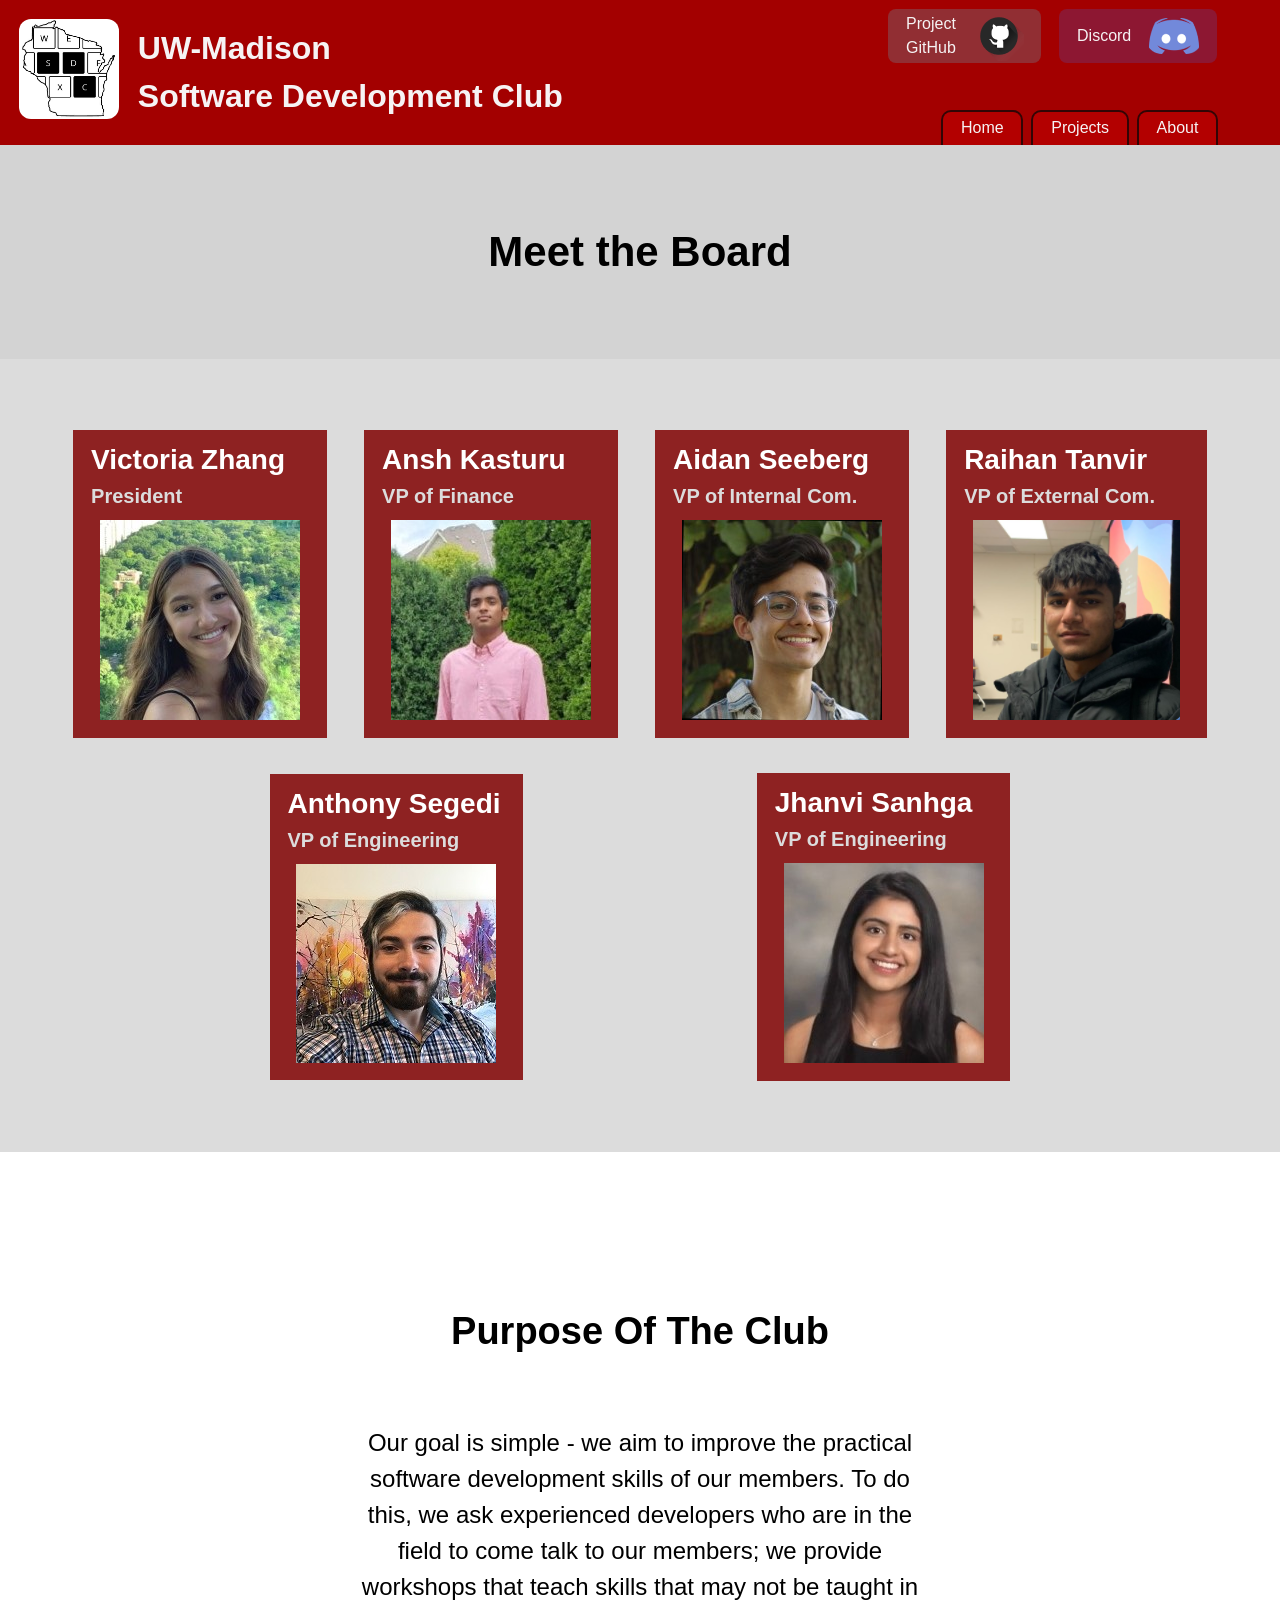
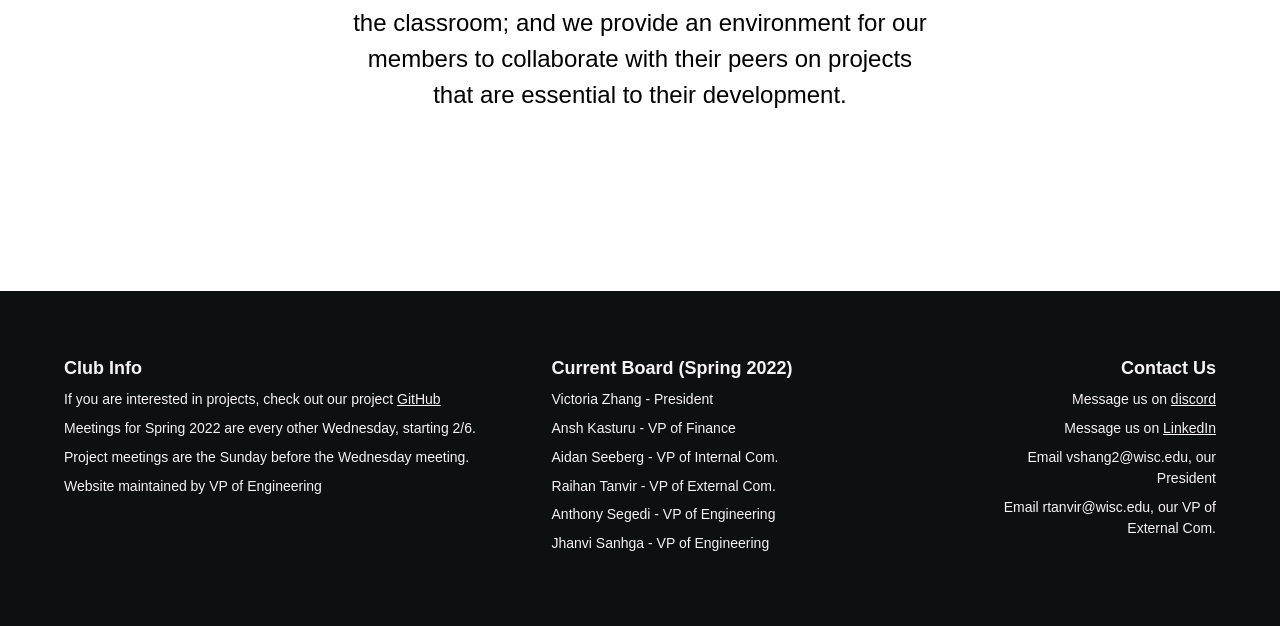
==== info.html @ 6c819f48 "All updates." ====
<!DOCTYPE html>
<html lang="en">

<head>
    <meta charset="utf-8" lang="en-us" />
        <link rel="icon" type="image/png" href="images/sdc-icon.png" />
        <title>SDC</title>
        <script src="scripts/header-footer.js" defer></script>
        <script src="scripts/board.js" defer></script>
        <link rel="stylesheet" href="css/style.css" />
        <link rel="stylesheet" href="css/info.css" />
    </head>
    
    <body>
    <!-- #banner and #critical are inserted here, defined in header-footer.js -->
        <h1 id="board-title">Meet the Board</h1>
        <!-- board is injected into by board.js -->
        <div id="board">

        </div>
        <div id="about">
            <h1>Purpose Of The Club</h1>
            <p>
                Our goal is simple - we aim to improve the practical 
                software development skills of our members. 
                To do this, we ask experienced developers who are 
                in the field to come talk to our members; we provide
                workshops that teach skills that may not be taught in
                the classroom; and we provide an environment for our
                members to collaborate with their peers on projects that 
                are essential to their development.
            </p>
        </div>

    <!-- #footer is injected by header-footer.js -->
    </body>
    
    </html>
---- css/style.css ----
*, *::before, *::after {
    /* reset and gen*/
    margin: 0;
    padding: 0;
    box-sizing: border-box;
    scroll-behavior: smooth;
}

:root {
    /* colors */
    --clr-red: 360 100% 32%;
    --clr-accent: 273 14% 36%;
    --clr-white: 355 14% 96%;
    --clr-dark: 360 100% 17%;
    --clr-black: 220 10% 6%;

    /* font-size */
    --fs-600: 3.3rem;
    --fs-500: 2.75rem;
    --fs-400: 2rem;
    --fs-300: 1.357rem;
    --fs-200: 1rem;

    --ff-serif: 'Segoe UI', Tahoma, Geneva, Verdana, sans-serif
}

body {
    font-family: var(--ff-serif);
    color: var(--clr-black);
    min-height: 100vh;
    min-width: 970px;
    line-height: 1.5;
}

a {
    text-decoration: none;
    color: var(--clr-white);
}

#banner {
    background-color: hsl(var(--clr-red));
    display: flex;
}

#links {
    display: flex;
    flex-direction: column;
    justify-content: space-between;
}

#int-links {
    display: flex;
    align-self: center;
    gap: 8px;
}

.int-link {
    min-width: 2cm;
    border-radius: 10px 10px 0 0;
    border: 2px solid rgb(49, 5, 5);
    border-bottom-style: none;
    padding: 0.5ch 2ch;
    background-color: rgba(255, 0, 0, 0.171);
}

.int-link:hover {
    background-color: rgba(255, 0, 0, 0.596);
}

.ext-link {
    display: inline-flex;
    align-items: center;
    justify-content: space-around;
    border-radius: 8px;
    gap: 2ch;
    padding: 0.25ch 2ch;
    flex: 0;
}

#ext-links {
    display: flex;
    gap: 2ch;
    align-self: flex-start;
    padding: 1ch;
}

#project-link {
    background-color: rgba(112, 128, 144, 0.356);
    border-color: darkslategray;
}

#project-link:hover {
    background-color: rgba(112, 128, 144, 0.5);
    color: white;
}

#discord-link {
    background-color: rgba(65, 105, 225, 0.219);
    border-color: royalblue;
}

#discord-link:hover {
    background-color: rgba(65, 105, 225, 0.493);
    color: white;
}

#logo {
    margin: 0.5cm;
    border-radius: 12px;
    width: 100px;
    height: 100px;
}

#footer {
    display: flex;
    background-color: hsl(var(--clr-black));
    color: hsl(var(--clr-white));
    padding: 4rem; 
    font-weight: lighter;
    font-size: 14px;
    gap: 10ch;
    flex: 1;
    justify-content: space-between;
}

#footer ul {
    list-style-type: none;
}

#footer li {
    margin: 1ch 0;
}

#footer a {
    text-decoration: underline;
}

#footer p {
    padding: 1ch 0;
    max-width: 60ch;
}

#footer h1 {
    font-weight: bold;
    font-size: 18px;
}

#info {
    display: flex;
    gap: 2cm;
}

#contact {
    text-align: right;
    display: flex;
    flex-direction: row-reverse;
    align-self: stretch;
    max-width: 30ch;
}

#critical {
    color: whitesmoke;
    font-size: 24px;
    text-align: center;
    border: 3px solid rgb(85, 1, 1);
    background-color:rgba(85, 1, 1, 0.603);
    padding: 2ch 4ch;
}

.closed {
    position: absolute;
    bottom: 50%;
    text-align: center;
    width: 100%;
    font-size: var(--fs-400);
    font-weight: bold;
}

.hide {
    visibility: hidden;
}

.article.hide {
    display: none;
}

/* Utility Classes */
.bg-red { background-color: hsl(var(--clr-red)); }
.bg-white { background-color: hsl(var(--clr-white));}
.bg-black { background-color: hsl(var(--clr-black));}
.bg-accent { background-color: hsl(var(--clr-accent));}
.bg-dark { background-color: hsl(var(--clr-dark));}

.text-red { color: hsl(var(--clr-red));}
.text-white { color: hsl(var(--clr-white));}
.text-black { color: hsl(var(--clr-black));}
.text-dark { color: hsl(var(--clr-dark));}
.text-accent { color: hsl(var(--clr-accent));}

.fs-600 { font-size: var(--fs-600);}
.fs-500 { font-size: var(--fs-500);}
.fs-400 { font-size: var(--fs-400);}
.fs-300 { font-size: var(--fs-300);}

.flex { display: flex; }
.grid { display: grid; }
.ctr { text-align: center; }

/* TODO add compatibility to site */
---- css/info.css ----
#board-title {
    font-size: 42px;
    text-align: center;
    background-color: lightgrey;
    padding: 2cm;
}

#board {
    padding: 6ch;
    display: flex;
    flex-wrap: wrap;
    justify-content: space-evenly;
    align-items: center;
    background-color: gainsboro;
}

.bio h1 {
    font-size: 28px;
    color: white;
}

.bio h2 {
    font-size: 20px;
}

.bio {
    display: flex;
    flex-direction: column;
    min-width: 20ch;
    min-height: 30ch;
    background-color: rgba(128, 0, 0, 0.842);
    margin: 2ch;
    padding: 1ch 2ch;
    color: gainsboro;
    flex: 0 0 1;
}

.bio img {
    margin: 1ch;
}

#about {
    display: flex;
    flex-direction: column;
    padding: 4cm;
    gap: 1cm;
}

#about h1 {
    text-align: center;
    font-size: 38px;
}

#about p {
    margin: 2ch 20%;
    font-size: 24px;
    text-align: center;
}
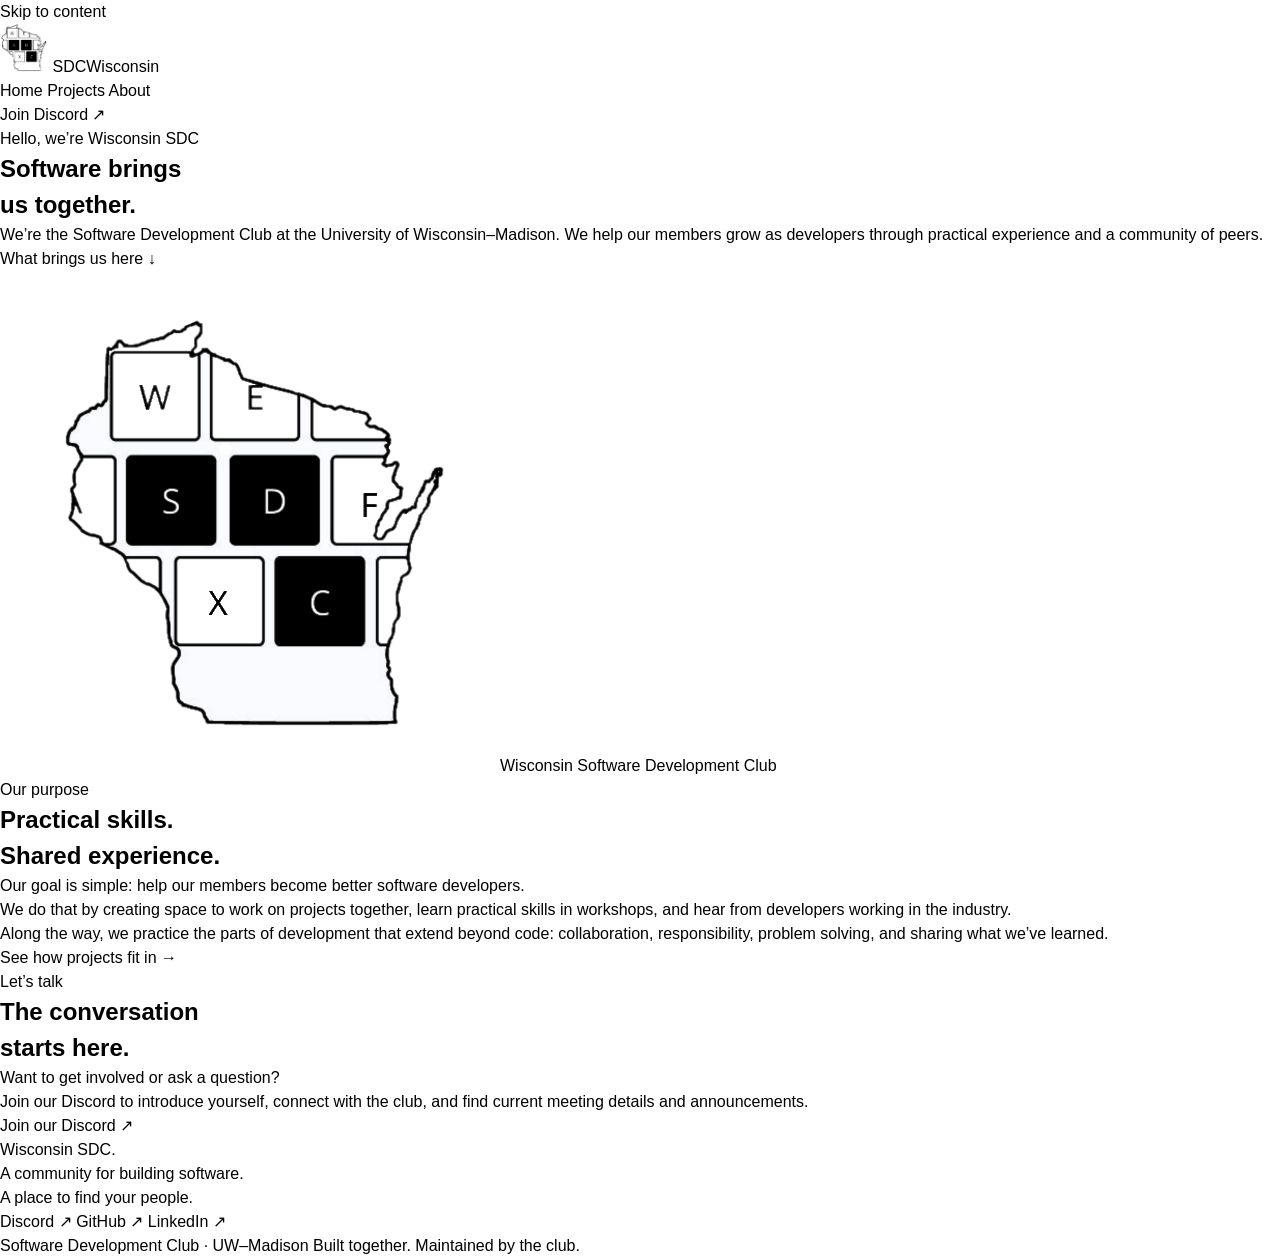
==== commit 6f213a4c: "refactor(content): replace stale club content with a static joining flow" ====
--- a/info.html
+++ b/info.html
@@ -1,38 +1,79 @@
 <!DOCTYPE html>
 <html lang="en">
+<head>
+    <meta charset="utf-8">
+    <meta name="viewport" content="width=device-width, initial-scale=1">
+    <title>About | Wisconsin Software Development Club</title>
+    <meta name="description" content="Meet Wisconsin SDC, a UW–Madison community focused on practical software development through collaborative projects, workshops, and industry speakers.">
+    <meta name="theme-color" content="#b51d2c">
+    <meta property="og:type" content="website">
+    <meta property="og:title" content="About | Wisconsin Software Development Club">
+    <meta property="og:description" content="A community for building software, learning together, and finding your people at UW–Madison.">
+<!-- config:metadata -->
+    <link rel="canonical" href="https://wisconsin-softwaredevelopmentclub.github.io/info.html">
+    <meta property="og:url" content="https://wisconsin-softwaredevelopmentclub.github.io/info.html">
+    <meta property="og:image" content="https://wisconsin-softwaredevelopmentclub.github.io/images/sdc-icon.png">
+    <meta property="og:image:alt" content="Wisconsin Software Development Club logo">
+<!-- /config:metadata -->
+    <link rel="icon" type="image/png" href="images/sdc-icon.png">
+    <link rel="stylesheet" href="css/style.css">
+    <link rel="stylesheet" href="css/info.css">
+</head>
+<body>
+    <a class="skip-link" href="#main">Skip to content</a>
+<!-- config:header -->
+    <header class="site-header">
+        <div class="container header-inner">
+            <a class="brand" href="index.html" aria-label="Wisconsin Software Development Club home">
+                <img src="images/sdc-icon.png" width="48" height="48" alt="">
+                <span class="brand-name">SDC<span class="brand-place">Wisconsin</span></span>
+            </a>
+            <nav aria-label="Main navigation">
+                <div class="nav-links">
+                    <a href="index.html">Home</a>
+                    <a href="project.html">Projects</a>
+                    <a href="info.html" aria-current="page">About</a>
+                </div>
+                <a class="button button-small" href="https://discord.gg/kGssWKMjya">Join Discord <span aria-hidden="true">↗</span></a>
+            </nav>
+        </div>
+    </header>
+<!-- /config:header -->
+<!-- config:announcement -->
 
-<head>
-    <meta charset="utf-8" lang="en-us" />
-        <link rel="icon" type="image/png" href="images/sdc-icon.png" />
-        <title>SDC</title>
-        <script src="scripts/header-footer.js" defer></script>
-        <script src="scripts/board.js" defer></script>
-        <link rel="stylesheet" href="css/style.css" />
-        <link rel="stylesheet" href="css/info.css" />
-    </head>
-    
-    <body>
-    <!-- #banner and #critical are inserted here, defined in header-footer.js -->
-        <h1 id="board-title">Meet the Board</h1>
-        <!-- board is injected into by board.js -->
-        <div id="board">
+<!-- /config:announcement -->
+    <main id="main" tabindex="-1">
+        <section class="page-hero" aria-labelledby="about-title">
+            <div class="container about-hero-grid"><div><p class="eyebrow">Hello, we’re Wisconsin SDC</p><h1 id="about-title">Software brings<br><span>us together.</span></h1><p class="hero-description">We’re the Software Development Club at the University of Wisconsin–Madison. We help our members grow as developers through practical experience and a community of peers.</p><a class="text-link" href="#purpose">What brings us here <span aria-hidden="true">↓</span></a></div><div class="identity-panel"><img src="images/sdc-logo-transparent.png" alt="The club logo: a Wisconsin outline made from keyboard keys spelling SDC" width="500" height="500"><span>Wisconsin Software Development Club</span></div></div>
+        </section>
+        <section class="section section-tinted" id="purpose" aria-labelledby="purpose-title"><div class="container mission-grid"><div><p class="eyebrow">Our purpose</p><h2 id="purpose-title">Practical skills.<br>Shared experience.</h2></div><div class="mission-copy"><p class="large-copy">Our goal is simple: help our members become better software developers.</p><p>We do that by creating space to work on projects together, learn practical skills in workshops, and hear from developers working in the industry.</p><p>Along the way, we practice the parts of development that extend beyond code: collaboration, responsibility, problem solving, and sharing what we’ve learned.</p><a class="text-link" href="project.html">See how projects fit in <span aria-hidden="true">→</span></a></div></div></section>
+<!-- config:board -->
 
+<!-- /config:board -->
+        <section class="section" aria-labelledby="contact-title"><div class="container contact-grid"><div><p class="eyebrow">Let’s talk</p><h2 id="contact-title">The conversation<br>starts here.</h2></div><div><p class="large-copy">Want to get involved or ask a question?</p><p class="section-intro">Join our Discord to introduce yourself, connect with the club, and find current meeting details and announcements.</p>
+<!-- config:join -->
+                <a class="button" href="https://discord.gg/kGssWKMjya">Join our Discord <span aria-hidden="true">↗</span></a>
+<!-- /config:join -->
+        </div></div></section>
+    </main>
+<!-- config:footer -->
+    <footer class="site-footer">
+        <div class="container footer-main">
+            <div>
+                <a class="footer-brand" href="index.html">Wisconsin SDC<span aria-hidden="true">.</span></a>
+                <p>A community for building software.<br>A place to find your people.</p>
+            </div>
+            <nav class="footer-links" aria-label="Community links">
+                <a href="https://discord.gg/kGssWKMjya">Discord <span aria-hidden="true">↗</span></a>
+                <a href="https://github.com/SDC-Fall-2026/">GitHub <span aria-hidden="true">↗</span></a>
+                <a href="https://www.linkedin.com/in/wisconsin-software-development-club/">LinkedIn <span aria-hidden="true">↗</span></a>
+            </nav>
         </div>
-        <div id="about">
-            <h1>Purpose Of The Club</h1>
-            <p>
-                Our goal is simple - we aim to improve the practical 
-                software development skills of our members. 
-                To do this, we ask experienced developers who are 
-                in the field to come talk to our members; we provide
-                workshops that teach skills that may not be taught in
-                the classroom; and we provide an environment for our
-                members to collaborate with their peers on projects that 
-                are essential to their development.
-            </p>
+        <div class="container footer-bottom">
+            <span>Software Development Club · UW–Madison</span>
+            <span>Built together. Maintained by the club.</span>
         </div>
-
-    <!-- #footer is injected by header-footer.js -->
-    </body>
-    
-    </html>+    </footer>
+<!-- /config:footer -->
+</body>
+</html>
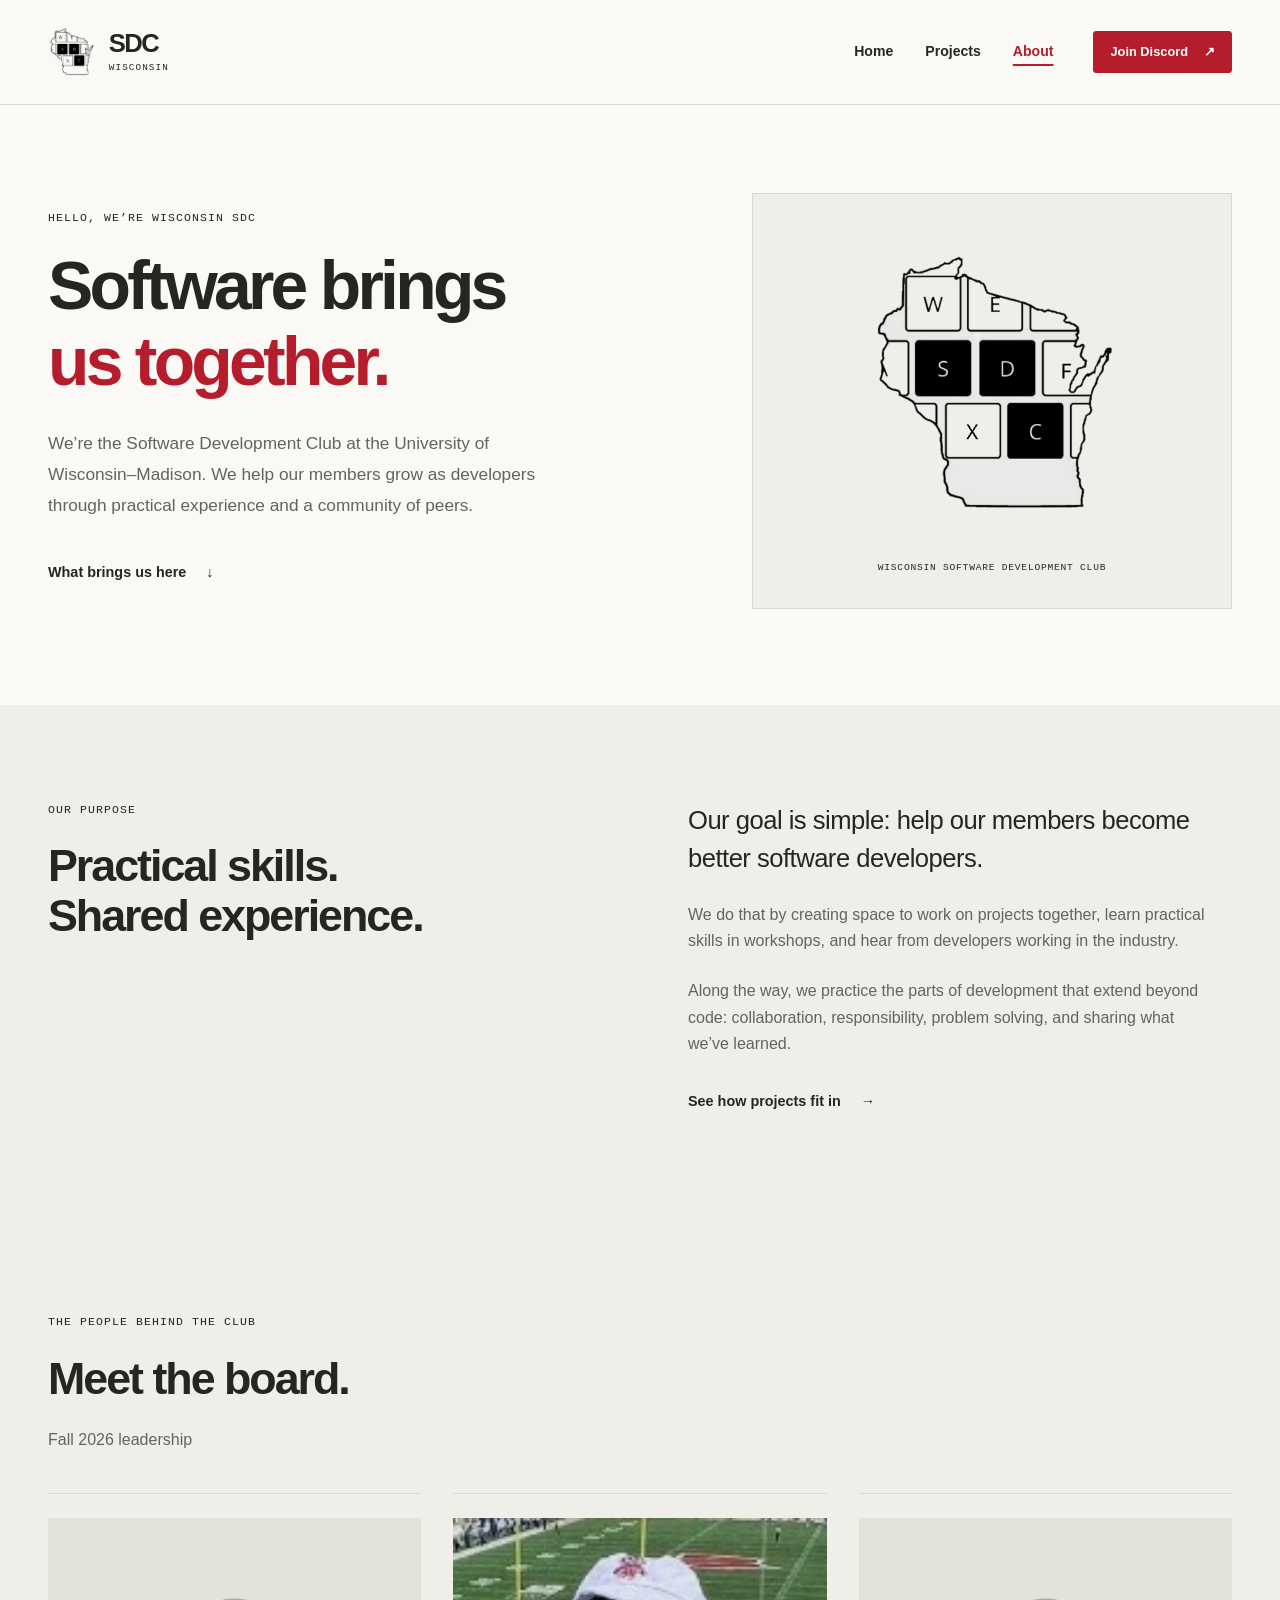
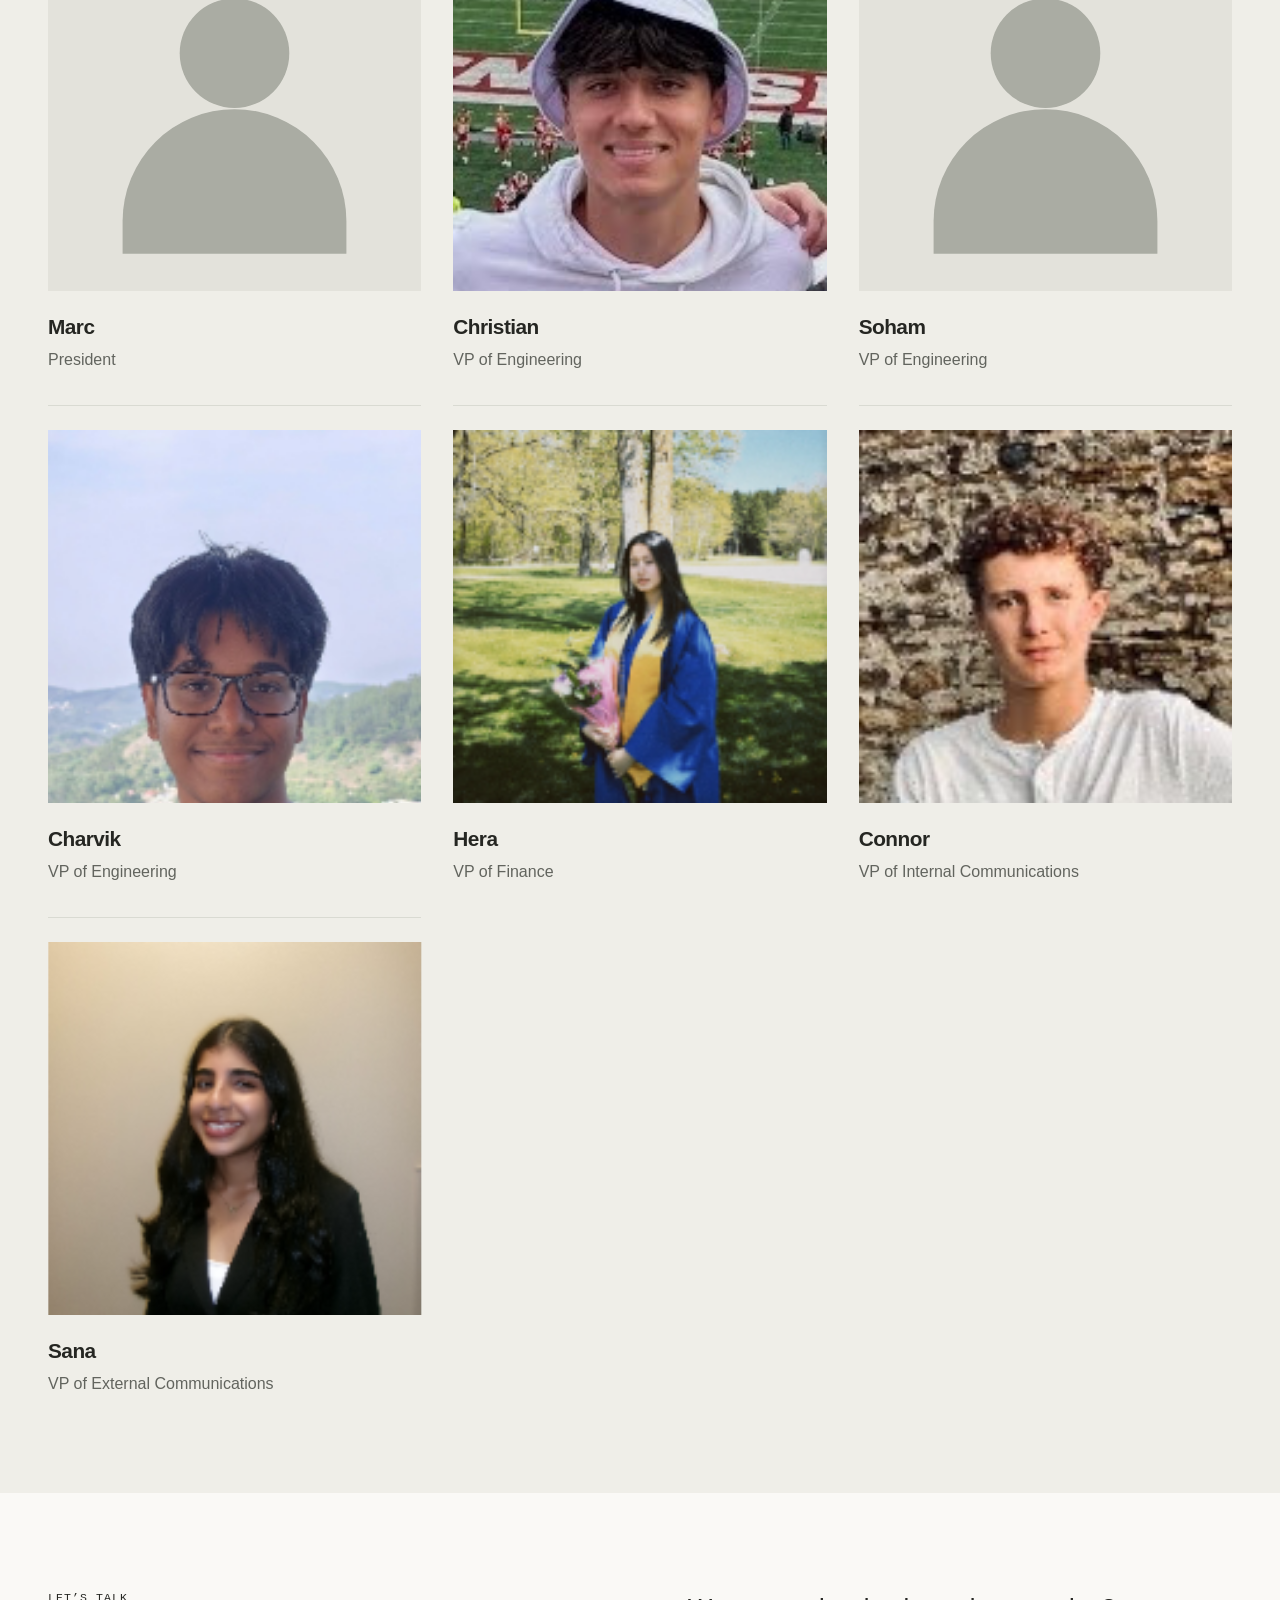
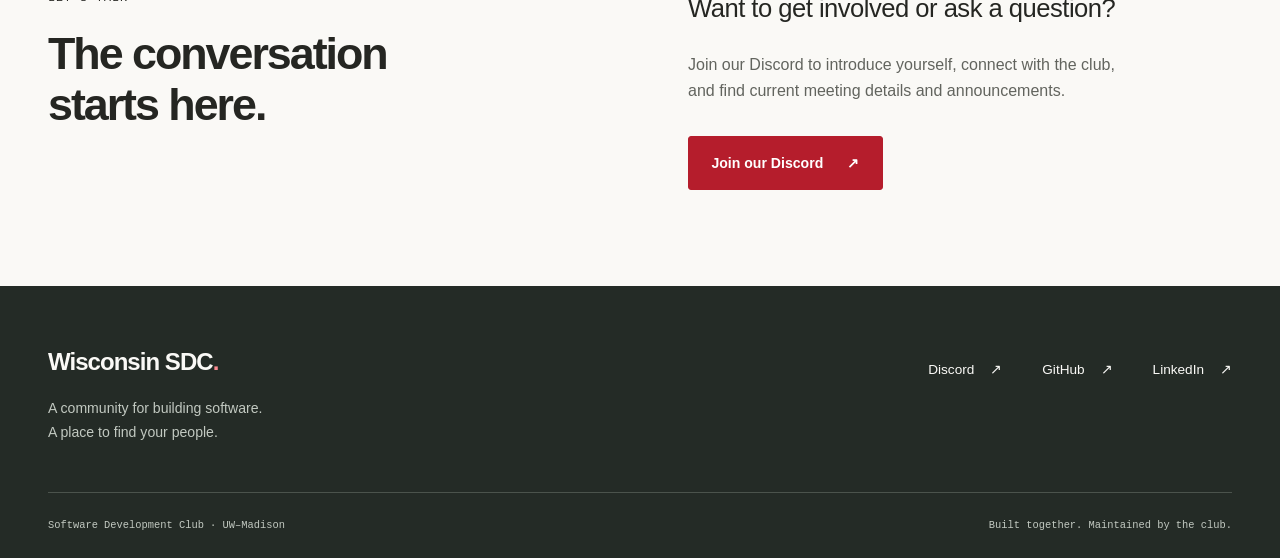
==== commit e04e1dd1: "content(club): update current SDC board and headshots Add the seven current officers and five suppli" ====
--- a/info.html
+++ b/info.html
@@ -48,7 +48,22 @@
         </section>
         <section class="section section-tinted" id="purpose" aria-labelledby="purpose-title"><div class="container mission-grid"><div><p class="eyebrow">Our purpose</p><h2 id="purpose-title">Practical skills.<br>Shared experience.</h2></div><div class="mission-copy"><p class="large-copy">Our goal is simple: help our members become better software developers.</p><p>We do that by creating space to work on projects together, learn practical skills in workshops, and hear from developers working in the industry.</p><p>Along the way, we practice the parts of development that extend beyond code: collaboration, responsibility, problem solving, and sharing what we’ve learned.</p><a class="text-link" href="project.html">See how projects fit in <span aria-hidden="true">→</span></a></div></div></section>
 <!-- config:board -->
-
+        <section class="section section-tinted" aria-labelledby="board-title">
+            <div class="container">
+                <p class="eyebrow">The people behind the club</p>
+                <h2 id="board-title">Meet the board.</h2>
+                <p class="section-intro">Fall 2026 leadership</p>
+                <div class="board-grid">
+                <article class="board-card"><img src="images/board-placeholder.svg" alt="Headshot coming soon" width="320" height="320" loading="lazy"><h3>Marc</h3><p>President</p></article>
+                <article class="board-card"><img src="images/christian.jpg" alt="Portrait of Christian" width="320" height="320" loading="lazy"><h3>Christian</h3><p>VP of Engineering</p></article>
+                <article class="board-card"><img src="images/board-placeholder.svg" alt="Headshot coming soon" width="320" height="320" loading="lazy"><h3>Soham</h3><p>VP of Engineering</p></article>
+                <article class="board-card"><img src="images/charvik.png" alt="Portrait of Charvik" width="320" height="320" loading="lazy"><h3>Charvik</h3><p>VP of Engineering</p></article>
+                <article class="board-card"><img src="images/hera.png" alt="Portrait of Hera" width="320" height="320" loading="lazy"><h3>Hera</h3><p>VP of Finance</p></article>
+                <article class="board-card"><img src="images/connor.jpg" alt="Portrait of Connor" width="320" height="320" loading="lazy"><h3>Connor</h3><p>VP of Internal Communications</p></article>
+                <article class="board-card"><img src="images/sana.png" alt="Portrait of Sana" width="320" height="320" loading="lazy"><h3>Sana</h3><p>VP of External Communications</p></article>
+                </div>
+            </div>
+        </section>
 <!-- /config:board -->
         <section class="section" aria-labelledby="contact-title"><div class="container contact-grid"><div><p class="eyebrow">Let’s talk</p><h2 id="contact-title">The conversation<br>starts here.</h2></div><div><p class="large-copy">Want to get involved or ask a question?</p><p class="section-intro">Join our Discord to introduce yourself, connect with the club, and find current meeting details and announcements.</p>
 <!-- config:join -->
--- a/css/style.css
+++ b/css/style.css
@@ -1,209 +1,137 @@
-*, *::before, *::after {
-    /* reset and gen*/
-    margin: 0;
-    padding: 0;
-    box-sizing: border-box;
-    scroll-behavior: smooth;
+/* Shared design tokens, layout, and accessible controls. Page styles stay small. */
+:root {
+    color-scheme: light;
+    --paper: #faf9f6;
+    --surface: #ffffff;
+    --tint: #efeee8;
+    --ink: #252622;
+    --muted: #62645e;
+    --line: #d9dad2;
+    --red: #b51d2c;
+    --red-dark: #8b1622;
+    --dark: #242b26;
+    --font: -apple-system, BlinkMacSystemFont, "Segoe UI", Helvetica, Arial, sans-serif;
+    --mono: "SFMono-Regular", Consolas, "Liberation Mono", monospace;
+    --container: 1200px;
 }
 
-:root {
-    /* colors */
-    --clr-red: 360 100% 32%;
-    --clr-accent: 273 14% 36%;
-    --clr-white: 355 14% 96%;
-    --clr-dark: 360 100% 17%;
-    --clr-black: 220 10% 6%;
+*, *::before, *::after { box-sizing: border-box; }
+html { scroll-behavior: smooth; scroll-padding-top: 2rem; }
+body { margin: 0; background: var(--paper); color: var(--ink); font-family: var(--font); font-size: 1rem; line-height: 1.65; -webkit-font-smoothing: antialiased; }
+img { display: block; max-width: 100%; height: auto; }
+a { color: inherit; text-decoration-thickness: 1px; text-underline-offset: .22em; }
+a:hover { color: var(--red-dark); }
+a:focus-visible, button:focus-visible { outline: 3px solid var(--red); outline-offset: 5px; }
+:target { scroll-margin-top: 2rem; }
+main:focus { outline: none; }
+::selection { background: #f4cad0; color: var(--ink); }
+h1, h2, h3, p { margin: 0; }
+h1, h2, h3 { line-height: 1.12; text-wrap: balance; }
+h1 { font-size: clamp(2.7rem, 5.3vw, 4.65rem); font-weight: 750; letter-spacing: -.055em; }
+h1 span { color: var(--red); }
+h2 { font-size: clamp(2.1rem, 3.5vw, 3.1rem); font-weight: 700; letter-spacing: -.045em; }
+h3 { font-size: 1.3rem; letter-spacing: -.025em; }
+p { text-wrap: pretty; }
+.container { width: min(var(--container), calc(100% - 6rem)); margin-inline: auto; }
+.eyebrow { font-family: var(--mono); font-size: .72rem; font-weight: 500; letter-spacing: .095em; line-height: 1.6; text-transform: uppercase; margin-bottom: 1.3rem; }
+.skip-link { position: absolute; top: 1rem; left: 1rem; z-index: 10; padding: .8rem 1.2rem; background: var(--ink); color: #fff; transform: translateY(-200%); }
+.skip-link:focus { transform: translateY(0); color: #fff; }
 
-    /* font-size */
-    --fs-600: 3.3rem;
-    --fs-500: 2.75rem;
-    --fs-400: 2rem;
-    --fs-300: 1.357rem;
-    --fs-200: 1rem;
+/* Navigation stays visible at every size: no menu or script required. */
+.site-header { border-bottom: 1px solid var(--line); }
+.header-inner { display: flex; align-items: center; justify-content: space-between; gap: 2rem; min-height: 104px; }
+.brand { display: inline-flex; align-items: center; gap: .8rem; text-decoration: none; }
+.brand img { width: 48px; height: 48px; object-fit: contain; mix-blend-mode: multiply; }
+.brand-name { font-weight: 800; font-size: 1.6rem; letter-spacing: -.06em; line-height: 1; }
+.brand-place { display: block; font-family: var(--mono); font-size: .58rem; font-weight: 400; letter-spacing: .12em; text-transform: uppercase; margin-top: .4rem; }
+.site-header nav { display: flex; align-items: center; gap: 2.5rem; }
+.nav-links { display: flex; align-items: center; gap: 2rem; }
+.nav-links a { padding-block: .5rem; text-decoration: none; font-size: .88rem; font-weight: 550; }
+.nav-links a[aria-current="page"] { color: var(--red); text-decoration: underline; text-decoration-thickness: 2px; text-underline-offset: .5rem; }
+.button { display: inline-flex; justify-content: center; align-items: center; gap: 1.5rem; padding: .95rem 1.4rem; border: 1px solid var(--red); background: var(--red); color: #fff; font-size: .88rem; font-weight: 600; line-height: 1.5; text-decoration: none; border-radius: 3px; transition: background-color 150ms ease, border-color 150ms ease; }
+.button:hover { color: #fff; background: var(--red-dark); border-color: var(--red-dark); }
+.button-small { padding: .65rem 1rem; font-size: .8rem; gap: 1rem; }
+.button-light { background: var(--paper); border-color: var(--paper); color: var(--ink); }
+.button-light:hover { background: #e6e5dd; border-color: #e6e5dd; color: var(--ink); }
+.text-link { display: inline-flex; align-items: center; gap: 1.25rem; font-size: .9rem; font-weight: 600; text-decoration: none; padding-block: .5rem; }
+.text-link:hover { text-decoration: underline; }
+.button-group { display: flex; align-items: center; gap: 1.8rem; flex-wrap: wrap; }
+.announcement { background: var(--dark); color: var(--paper); padding-block: .8rem; text-align: center; font-size: .9rem; overflow-wrap: anywhere; }
 
-    --ff-serif: 'Segoe UI', Tahoma, Geneva, Verdana, sans-serif
+/* Shared page sections. */
+.section { padding-block: 6rem; }
+.section-tinted { background: var(--tint); }
+.section-heading { display: flex; align-items: flex-end; justify-content: space-between; gap: 4rem; margin-bottom: 3rem; }
+.section-heading > p { max-width: 25rem; color: var(--muted); }
+.section-intro { max-width: 28rem; color: var(--muted); margin-block: 1.5rem 2rem; }
+.hero-description { font-size: 1.08rem; line-height: 1.8; max-width: 31rem; color: var(--muted); margin-block: 1.7rem 2rem; }
+.page-hero { padding-block: 5.5rem 6rem; }
+.involvement-grid { display: grid; grid-template-columns: 1fr 1fr; gap: 6rem; align-items: start; }
+.join-steps { list-style: none; padding: 0; margin: 0; }
+.join-steps li { display: flex; gap: 1.6rem; padding-block: 1.6rem; border-bottom: 1px solid #cfd1c7; }
+.join-steps li:first-child { padding-top: 0; }
+.join-steps li:last-child { border-bottom: 0; padding-bottom: 0; }
+.step-number { flex-shrink: 0; font-family: var(--mono); font-size: .73rem; line-height: 1.7; color: var(--red); }
+.join-steps h3 { font-size: 1.1rem; margin-bottom: .65rem; }
+.join-steps p { color: var(--muted); font-size: .95rem; }
+.join-steps .button { margin-top: 1.2rem; font-size: .8rem; gap: 1rem; }
+.activity-number { display: block; font-family: var(--mono); font-size: .75rem; color: var(--red); margin-bottom: 2rem; }
+.large-copy { font-size: clamp(1.3rem, 2vw, 1.65rem); line-height: 1.5; letter-spacing: -.02em; }
+.join-banner { background: var(--red-dark); color: var(--paper); padding-block: 4.5rem; }
+.join-banner-inner { display: flex; justify-content: space-between; align-items: center; gap: 3rem; }
+.join-banner p:not(.eyebrow) { max-width: 35rem; margin-top: 1.5rem; }
+.join-banner .button { white-space: nowrap; }
+.join-banner a:focus-visible { outline-color: #fff; }
+
+/* Footer links are regular links, including without JavaScript. */
+.site-footer { padding-top: 3.5rem; background: var(--dark); color: var(--paper); }
+.footer-main { display: flex; justify-content: space-between; gap: 3rem; padding-bottom: 3rem; }
+.footer-brand { text-decoration: none; font-size: 1.5rem; font-weight: 700; letter-spacing: -.04em; }
+.footer-brand span { color: #fc8b91; }
+.footer-main p { color: #c2c9c1; font-size: .88rem; margin-top: 1rem; }
+.footer-links { display: flex; align-items: flex-start; gap: 2.5rem; padding-top: .6rem; }
+.footer-links a { display: inline-flex; align-items: center; gap: 1rem; font-size: .85rem; text-decoration: none; padding-block: .5rem; }
+.footer-links a:hover { text-decoration: underline; }
+.site-footer a:hover { color: #fff; }
+.site-footer a:focus-visible { outline-color: #fff; }
+.footer-bottom { display: flex; justify-content: space-between; gap: 1.5rem; border-top: 1px solid #4b534c; color: #c2c9c1; padding-block: 1.5rem; font-family: var(--mono); font-size: .65rem; }
+
+@media (min-width: 1600px) { :root { --container: 1280px; } }
+@media (max-width: 1000px) {
+    .container { width: calc(100% - 4rem); }
+    .section { padding-block: 4.5rem; }
+    .involvement-grid { gap: 3rem; }
+    .section-heading { gap: 3rem; }
+    .section-heading > p { max-width: 21rem; }
 }
-
-body {
-    font-family: var(--ff-serif);
-    color: var(--clr-black);
-    min-height: 100vh;
-    min-width: 970px;
-    line-height: 1.5;
+@media (max-width: 700px) {
+    .container { width: calc(100% - 2.5rem); }
+    .header-inner { min-height: auto; flex-wrap: wrap; gap: 1.25rem; padding-block: 1.1rem; }
+    .brand img { width: 38px; height: 38px; }
+    .brand-name { font-size: 1.35rem; }
+    .site-header nav { width: 100%; justify-content: space-between; gap: 1rem; }
+    .nav-links { gap: 1.4rem; }
+    .nav-links a { font-size: .83rem; min-height: 44px; display: flex; align-items: center; }
+    .button-small { min-height: 44px; }
+    .eyebrow { font-size: .65rem; }
+    .section { padding-block: 3.5rem; }
+    .section-heading { display: block; margin-bottom: 2.5rem; }
+    .section-heading > p { margin-top: 1.5rem; max-width: 34rem; }
+    .involvement-grid { grid-template-columns: 1fr; gap: 3rem; }
+    .hero-description { font-size: 1rem; }
+    .page-hero { padding-block: 3.5rem; }
+    .join-banner { padding-block: 3.5rem; }
+    .join-banner-inner { align-items: flex-start; flex-direction: column; gap: 2rem; }
+    .footer-main { flex-direction: column; gap: 2rem; }
+    .footer-links { gap: 2rem; flex-wrap: wrap; }
+    .footer-bottom { flex-direction: column; gap: .6rem; }
 }
-
-a {
-    text-decoration: none;
-    color: var(--clr-white);
+@media (max-width: 370px) {
+    .nav-links { gap: 1rem; }
+    .button-small { font-size: .73rem; gap: .65rem; padding-inline: .7rem; }
+    .button-group { gap: 1rem; }
 }
-
-#banner {
-    background-color: hsl(var(--clr-red));
-    display: flex;
+@media (prefers-reduced-motion: reduce) {
+    html { scroll-behavior: auto; }
+    *, *::before, *::after { transition: none !important; animation: none !important; }
 }
-
-#links {
-    display: flex;
-    flex-direction: column;
-    justify-content: space-between;
-}
-
-#int-links {
-    display: flex;
-    align-self: center;
-    gap: 8px;
-}
-
-.int-link {
-    min-width: 2cm;
-    border-radius: 10px 10px 0 0;
-    border: 2px solid rgb(49, 5, 5);
-    border-bottom-style: none;
-    padding: 0.5ch 2ch;
-    background-color: rgba(255, 0, 0, 0.171);
-}
-
-.int-link:hover {
-    background-color: rgba(255, 0, 0, 0.596);
-}
-
-.ext-link {
-    display: inline-flex;
-    align-items: center;
-    justify-content: space-around;
-    border-radius: 8px;
-    gap: 2ch;
-    padding: 0.25ch 2ch;
-    flex: 0;
-}
-
-#ext-links {
-    display: flex;
-    gap: 2ch;
-    align-self: flex-start;
-    padding: 1ch;
-}
-
-#project-link {
-    background-color: rgba(112, 128, 144, 0.356);
-    border-color: darkslategray;
-}
-
-#project-link:hover {
-    background-color: rgba(112, 128, 144, 0.5);
-    color: white;
-}
-
-#discord-link {
-    background-color: rgba(65, 105, 225, 0.219);
-    border-color: royalblue;
-}
-
-#discord-link:hover {
-    background-color: rgba(65, 105, 225, 0.493);
-    color: white;
-}
-
-#logo {
-    margin: 0.5cm;
-    border-radius: 12px;
-    width: 100px;
-    height: 100px;
-}
-
-#footer {
-    display: flex;
-    background-color: hsl(var(--clr-black));
-    color: hsl(var(--clr-white));
-    padding: 4rem; 
-    font-weight: lighter;
-    font-size: 14px;
-    gap: 10ch;
-    flex: 1;
-    justify-content: space-between;
-}
-
-#footer ul {
-    list-style-type: none;
-}
-
-#footer li {
-    margin: 1ch 0;
-}
-
-#footer a {
-    text-decoration: underline;
-}
-
-#footer p {
-    padding: 1ch 0;
-    max-width: 60ch;
-}
-
-#footer h1 {
-    font-weight: bold;
-    font-size: 18px;
-}
-
-#info {
-    display: flex;
-    gap: 2cm;
-}
-
-#contact {
-    text-align: right;
-    display: flex;
-    flex-direction: row-reverse;
-    align-self: stretch;
-    max-width: 30ch;
-}
-
-#critical {
-    color: whitesmoke;
-    font-size: 24px;
-    text-align: center;
-    border: 3px solid rgb(85, 1, 1);
-    background-color:rgba(85, 1, 1, 0.603);
-    padding: 2ch 4ch;
-}
-
-.closed {
-    position: absolute;
-    bottom: 50%;
-    text-align: center;
-    width: 100%;
-    font-size: var(--fs-400);
-    font-weight: bold;
-}
-
-.hide {
-    visibility: hidden;
-}
-
-.article.hide {
-    display: none;
-}
-
-/* Utility Classes */
-.bg-red { background-color: hsl(var(--clr-red)); }
-.bg-white { background-color: hsl(var(--clr-white));}
-.bg-black { background-color: hsl(var(--clr-black));}
-.bg-accent { background-color: hsl(var(--clr-accent));}
-.bg-dark { background-color: hsl(var(--clr-dark));}
-
-.text-red { color: hsl(var(--clr-red));}
-.text-white { color: hsl(var(--clr-white));}
-.text-black { color: hsl(var(--clr-black));}
-.text-dark { color: hsl(var(--clr-dark));}
-.text-accent { color: hsl(var(--clr-accent));}
-
-.fs-600 { font-size: var(--fs-600);}
-.fs-500 { font-size: var(--fs-500);}
-.fs-400 { font-size: var(--fs-400);}
-.fs-300 { font-size: var(--fs-300);}
-
-.flex { display: flex; }
-.grid { display: grid; }
-.ctr { text-align: center; }
-
-/* TODO add compatibility to site */
--- a/css/info.css
+++ b/css/info.css
@@ -1,58 +1,31 @@
-#board-title {
-    font-size: 42px;
-    text-align: center;
-    background-color: lightgrey;
-    padding: 2cm;
+/* About: purpose first; a current board appears only when configured. */
+.about-hero-grid { display: grid; grid-template-columns: 1.3fr 1fr; gap: 5rem; align-items: center; }
+.identity-panel { display: flex; flex-direction: column; align-items: center; background: var(--tint); border: 1px solid var(--line); padding: 2rem; }
+.identity-panel img { width: min(100%, 310px); mix-blend-mode: multiply; }
+.identity-panel > span { margin-top: 1.5rem; font-family: var(--mono); font-size: .6rem; text-transform: uppercase; letter-spacing: .08em; text-align: center; }
+.mission-grid, .contact-grid { display: grid; grid-template-columns: 1fr 1fr; gap: 6rem; }
+.mission-copy p + p { margin-top: 1.5rem; color: var(--muted); }
+.mission-copy .text-link { margin-top: 1.5rem; }
+.board-grid { display: grid; grid-template-columns: repeat(3, 1fr); gap: 2rem; margin-top: 2.5rem; }
+.board-card { border-top: 1px solid var(--line); padding-top: 1.5rem; overflow-wrap: anywhere; }
+.board-card img { width: 100%; aspect-ratio: 1; object-fit: cover; object-position: center top; margin-bottom: 1.5rem; }
+/* Display the supplied sideways photo upright without changing the original. */
+.board-card img[src="images/sana.png"] { transform: rotate(90deg); object-position: center; }
+.board-card img[src="images/hera.png"] { object-position: center bottom; }
+.board-card h3 { margin-bottom: .5rem; }
+.board-card p { color: var(--muted); }
+.board-card a { display: inline-block; margin-top: .8rem; font-size: .9rem; }
+
+@media (max-width: 1000px) {
+    .about-hero-grid { gap: 3rem; }
+    .mission-grid, .contact-grid { gap: 3rem; }
 }
-
-#board {
-    padding: 6ch;
-    display: flex;
-    flex-wrap: wrap;
-    justify-content: space-evenly;
-    align-items: center;
-    background-color: gainsboro;
+@media (max-width: 800px) {
+    .about-hero-grid { grid-template-columns: 1fr; }
+    .identity-panel { max-width: 30rem; }
 }
-
-.bio h1 {
-    font-size: 28px;
-    color: white;
+@media (max-width: 700px) {
+    .mission-grid, .contact-grid { grid-template-columns: 1fr; gap: 2rem; }
+    .board-grid { grid-template-columns: repeat(2, 1fr); gap: 1.5rem; }
 }
-
-.bio h2 {
-    font-size: 20px;
-}
-
-.bio {
-    display: flex;
-    flex-direction: column;
-    min-width: 20ch;
-    min-height: 30ch;
-    background-color: rgba(128, 0, 0, 0.842);
-    margin: 2ch;
-    padding: 1ch 2ch;
-    color: gainsboro;
-    flex: 0 0 1;
-}
-
-.bio img {
-    margin: 1ch;
-}
-
-#about {
-    display: flex;
-    flex-direction: column;
-    padding: 4cm;
-    gap: 1cm;
-}
-
-#about h1 {
-    text-align: center;
-    font-size: 38px;
-}
-
-#about p {
-    margin: 2ch 20%;
-    font-size: 24px;
-    text-align: center;
-}+@media (max-width: 450px) { .board-grid { grid-template-columns: 1fr; } }
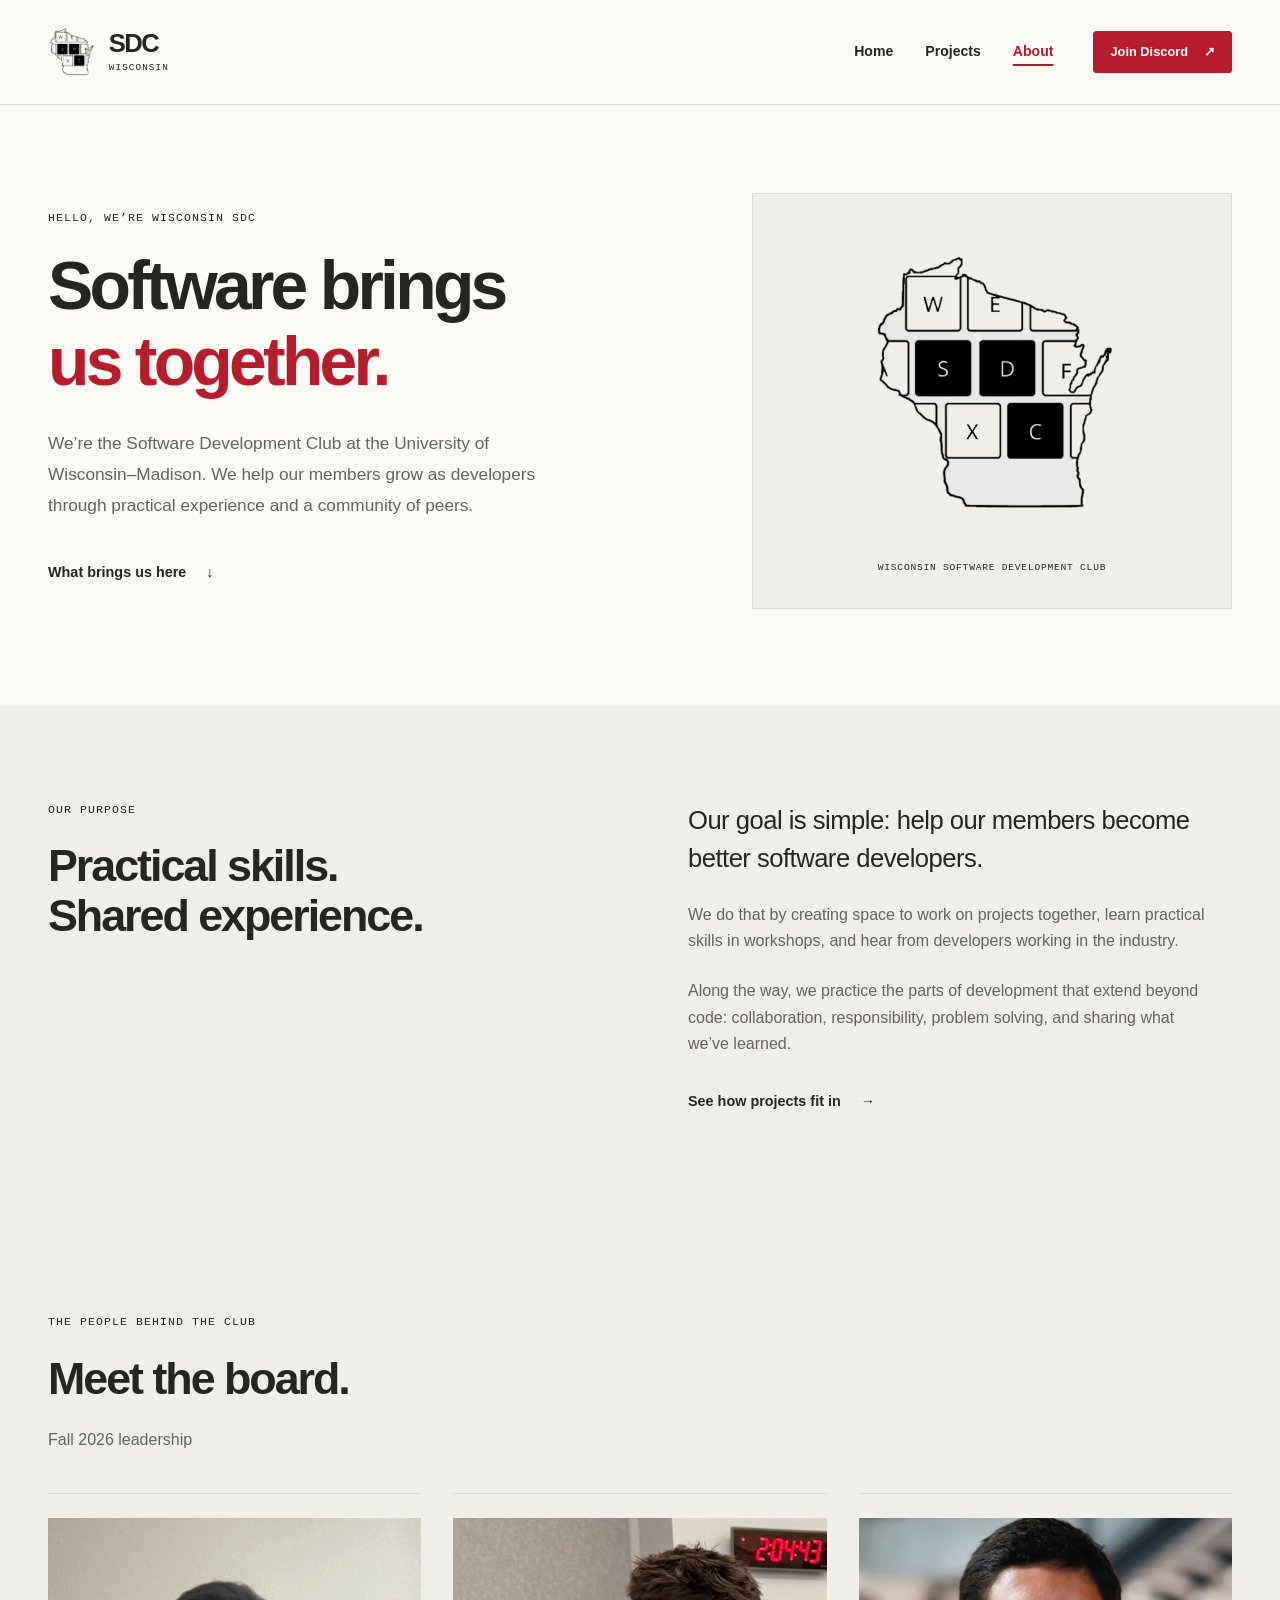
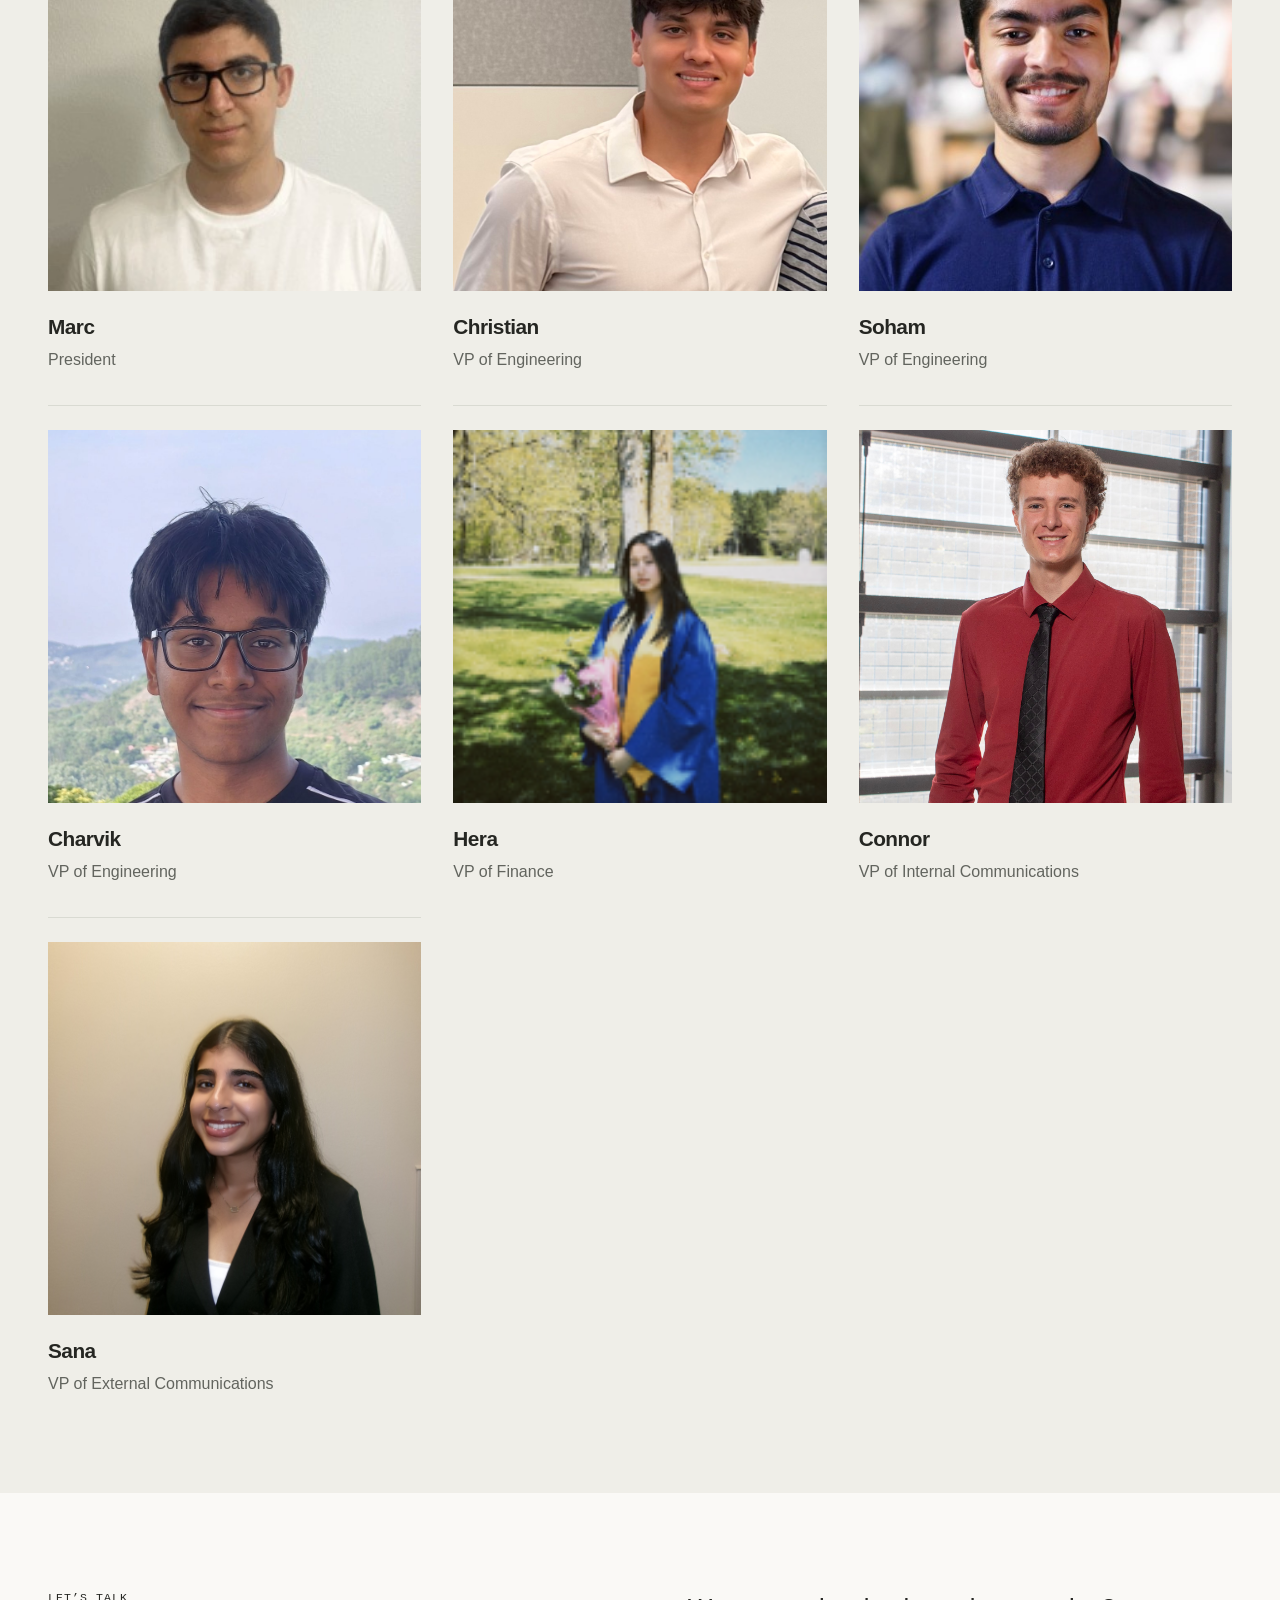
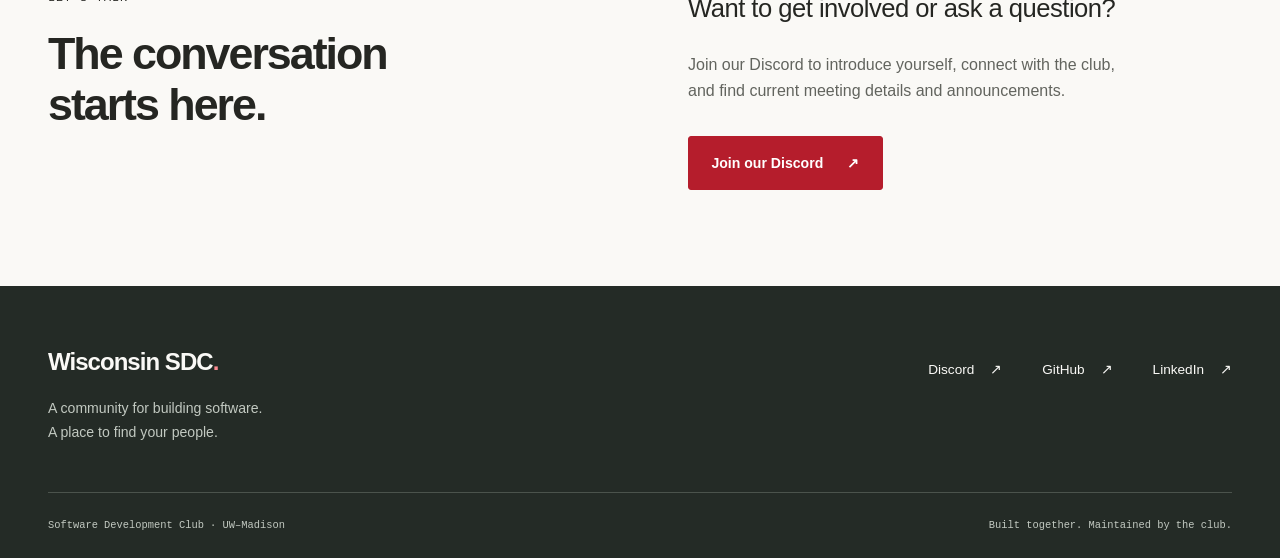
==== commit 19a4327d: "content(club): update board headshots and photo framing" ====
--- a/info.html
+++ b/info.html
@@ -54,13 +54,13 @@
                 <h2 id="board-title">Meet the board.</h2>
                 <p class="section-intro">Fall 2026 leadership</p>
                 <div class="board-grid">
-                <article class="board-card"><img src="images/board-placeholder.svg" alt="Headshot coming soon" width="320" height="320" loading="lazy"><h3>Marc</h3><p>President</p></article>
+                <article class="board-card"><img src="images/marc.jpg" alt="Portrait of Marc" width="320" height="320" loading="lazy"><h3>Marc</h3><p>President</p></article>
                 <article class="board-card"><img src="images/christian.jpg" alt="Portrait of Christian" width="320" height="320" loading="lazy"><h3>Christian</h3><p>VP of Engineering</p></article>
-                <article class="board-card"><img src="images/board-placeholder.svg" alt="Headshot coming soon" width="320" height="320" loading="lazy"><h3>Soham</h3><p>VP of Engineering</p></article>
+                <article class="board-card"><img src="images/soham.png" alt="Portrait of Soham" width="320" height="320" loading="lazy"><h3>Soham</h3><p>VP of Engineering</p></article>
                 <article class="board-card"><img src="images/charvik.png" alt="Portrait of Charvik" width="320" height="320" loading="lazy"><h3>Charvik</h3><p>VP of Engineering</p></article>
                 <article class="board-card"><img src="images/hera.png" alt="Portrait of Hera" width="320" height="320" loading="lazy"><h3>Hera</h3><p>VP of Finance</p></article>
                 <article class="board-card"><img src="images/connor.jpg" alt="Portrait of Connor" width="320" height="320" loading="lazy"><h3>Connor</h3><p>VP of Internal Communications</p></article>
-                <article class="board-card"><img src="images/sana.png" alt="Portrait of Sana" width="320" height="320" loading="lazy"><h3>Sana</h3><p>VP of External Communications</p></article>
+                <article class="board-card"><img src="images/sana.jpg" alt="Portrait of Sana" width="320" height="320" loading="lazy"><h3>Sana</h3><p>VP of External Communications</p></article>
                 </div>
             </div>
         </section>
--- a/css/info.css
+++ b/css/info.css
@@ -8,9 +8,8 @@
 .mission-copy .text-link { margin-top: 1.5rem; }
 .board-grid { display: grid; grid-template-columns: repeat(3, 1fr); gap: 2rem; margin-top: 2.5rem; }
 .board-card { border-top: 1px solid var(--line); padding-top: 1.5rem; overflow-wrap: anywhere; }
-.board-card img { width: 100%; aspect-ratio: 1; object-fit: cover; object-position: center top; margin-bottom: 1.5rem; }
-/* Display the supplied sideways photo upright without changing the original. */
-.board-card img[src="images/sana.png"] { transform: rotate(90deg); object-position: center; }
+.board-card img { width: 100%; aspect-ratio: 1; object-fit: cover; object-position: center; margin-bottom: 1.5rem; }
+.board-card img[src="images/christian.jpg"] { object-position: center top; }
 .board-card img[src="images/hera.png"] { object-position: center bottom; }
 .board-card h3 { margin-bottom: .5rem; }
 .board-card p { color: var(--muted); }
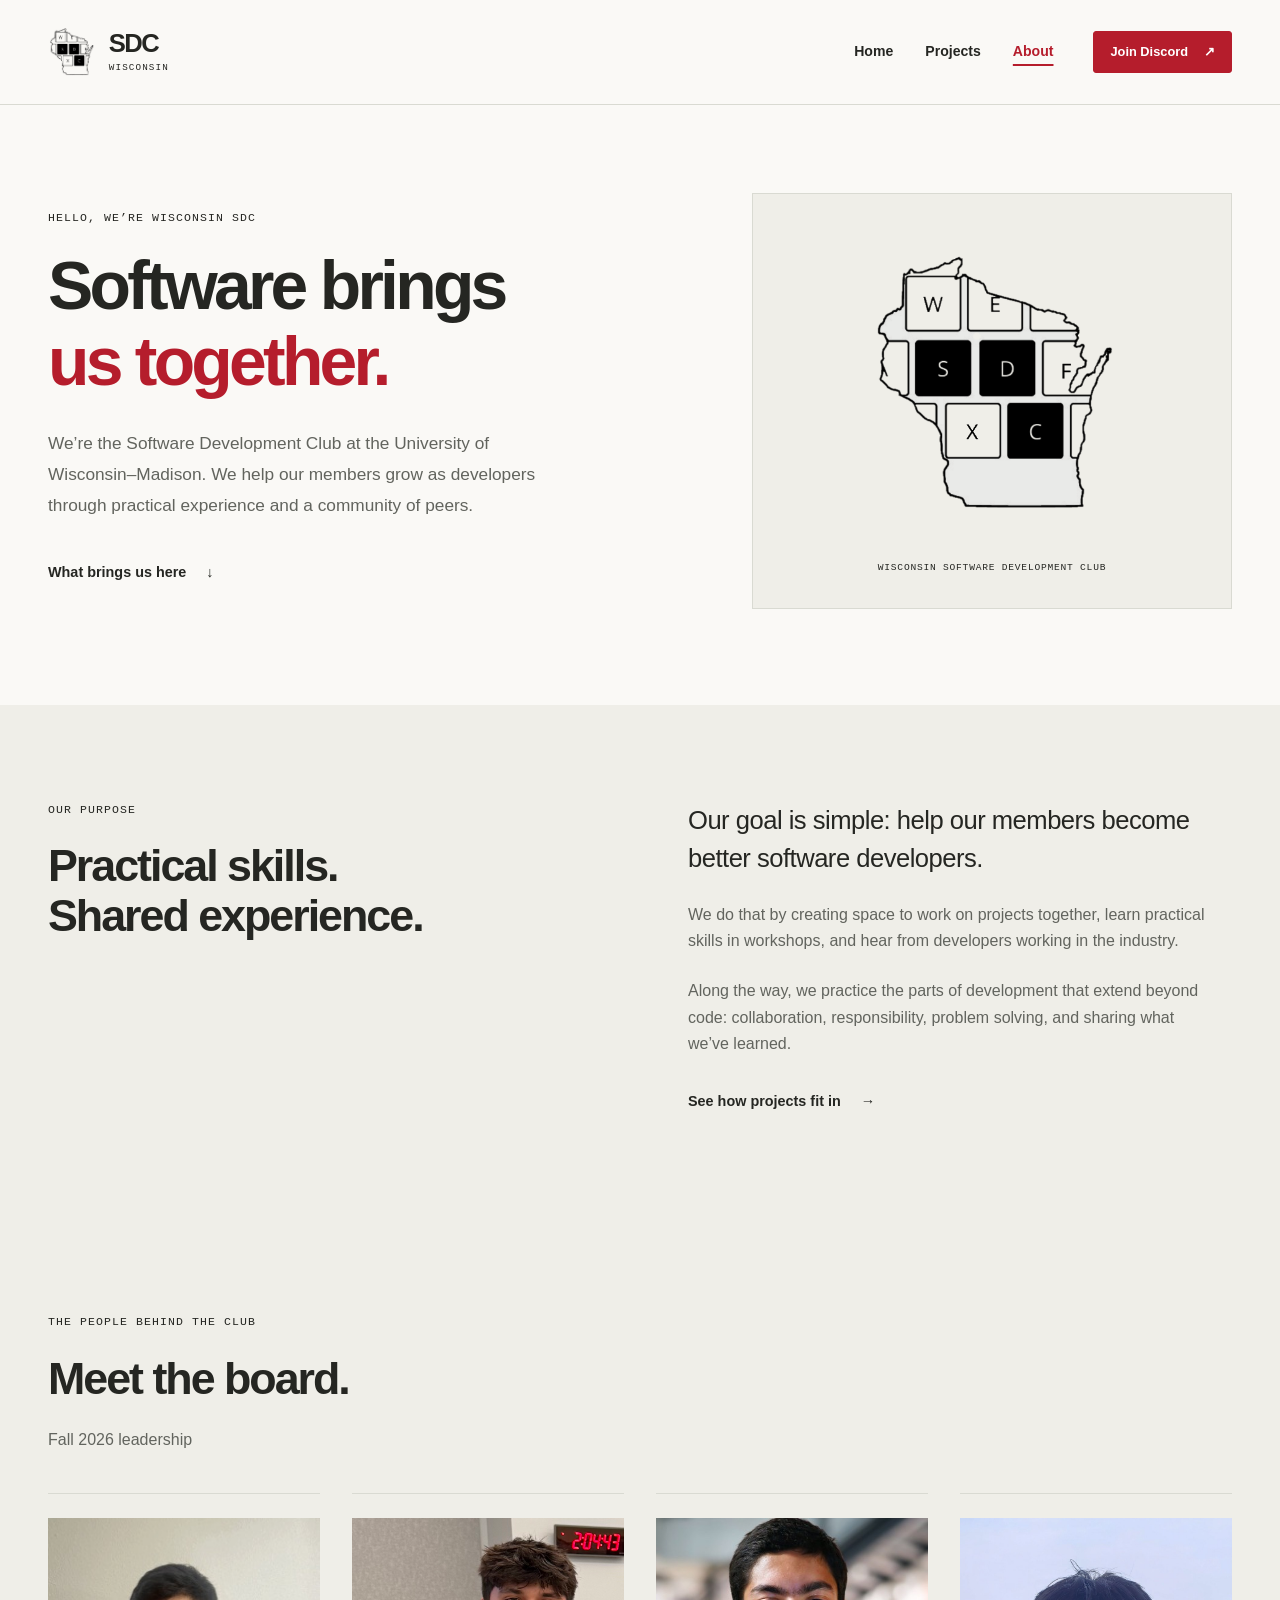
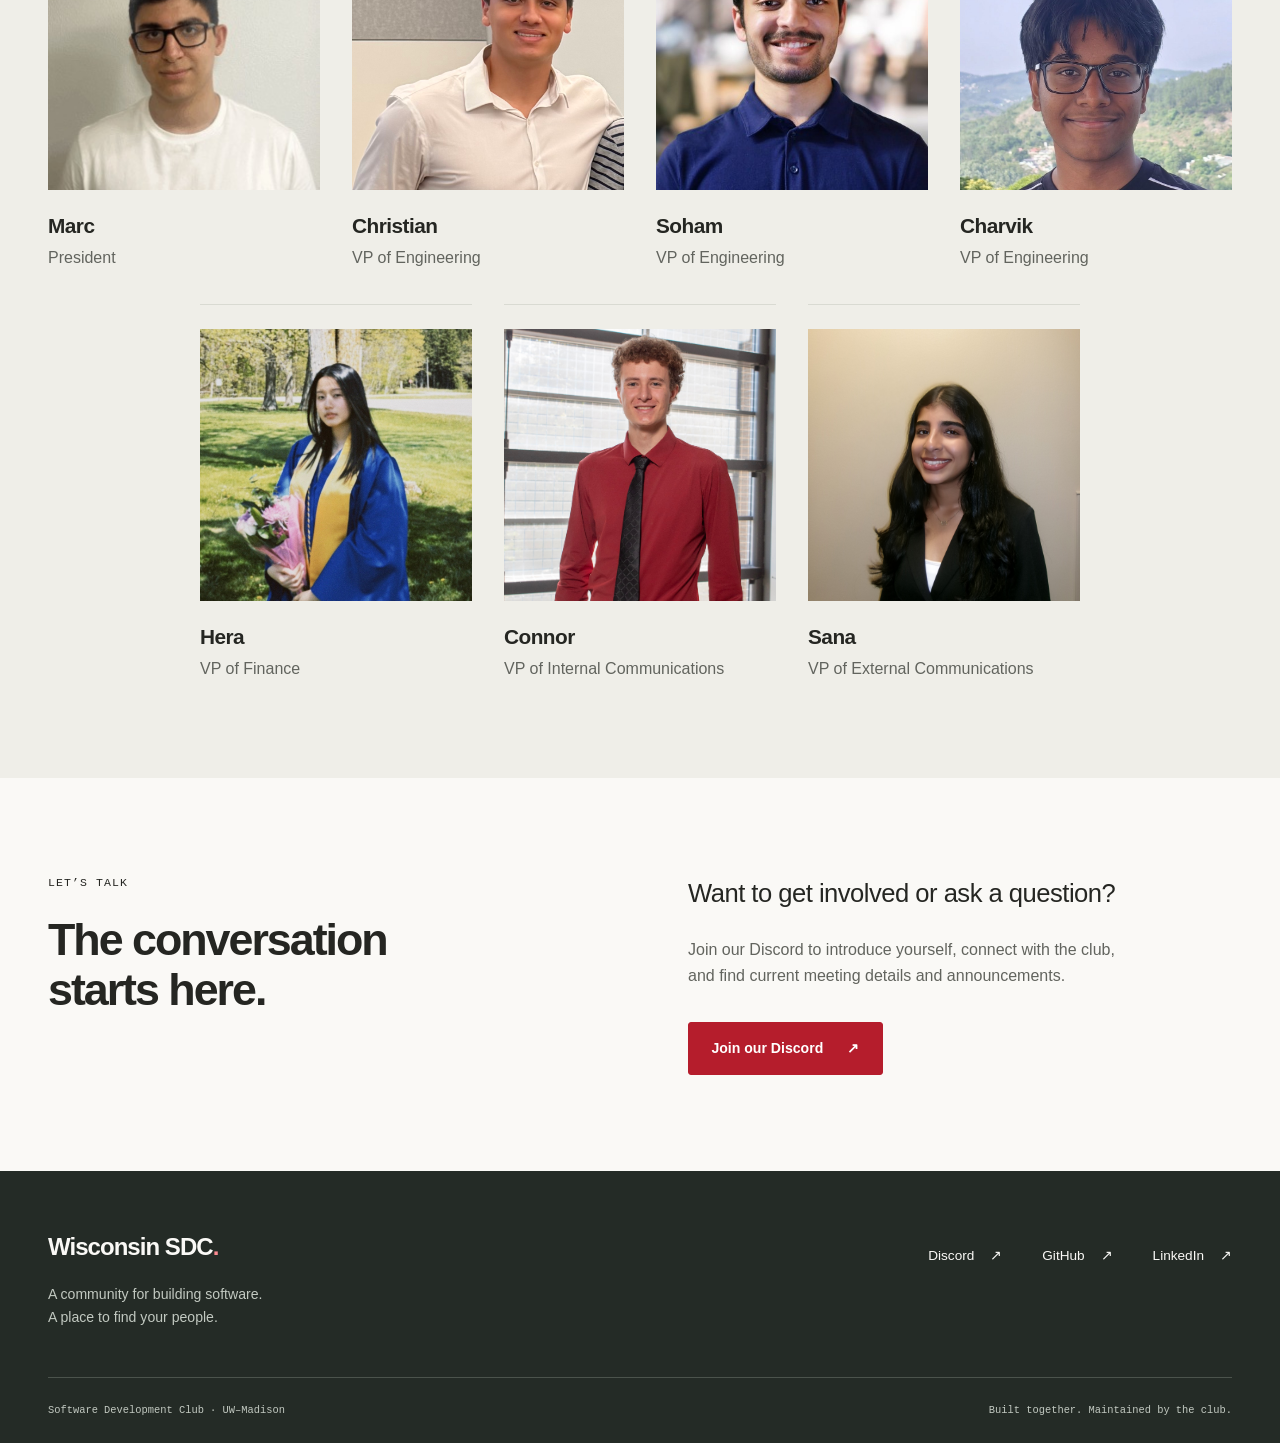
==== commit cf52be9d: "Update Hera Headshot" ====
--- a/info.html
+++ b/info.html
@@ -34,7 +34,7 @@
                     <a href="project.html">Projects</a>
                     <a href="info.html" aria-current="page">About</a>
                 </div>
-                <a class="button button-small" href="https://discord.gg/kGssWKMjya">Join Discord <span aria-hidden="true">↗</span></a>
+                <a class="button button-small" href="https://discord.gg/bFJcP2CxMJ">Join Discord <span aria-hidden="true">↗</span></a>
             </nav>
         </div>
     </header>
@@ -58,7 +58,7 @@
                 <article class="board-card"><img src="images/christian.jpg" alt="Portrait of Christian" width="320" height="320" loading="lazy"><h3>Christian</h3><p>VP of Engineering</p></article>
                 <article class="board-card"><img src="images/soham.png" alt="Portrait of Soham" width="320" height="320" loading="lazy"><h3>Soham</h3><p>VP of Engineering</p></article>
                 <article class="board-card"><img src="images/charvik.png" alt="Portrait of Charvik" width="320" height="320" loading="lazy"><h3>Charvik</h3><p>VP of Engineering</p></article>
-                <article class="board-card"><img src="images/hera.png" alt="Portrait of Hera" width="320" height="320" loading="lazy"><h3>Hera</h3><p>VP of Finance</p></article>
+                <article class="board-card"><img src="images/hera.jpg" alt="Portrait of Hera" width="320" height="320" loading="lazy"><h3>Hera</h3><p>VP of Finance</p></article>
                 <article class="board-card"><img src="images/connor.jpg" alt="Portrait of Connor" width="320" height="320" loading="lazy"><h3>Connor</h3><p>VP of Internal Communications</p></article>
                 <article class="board-card"><img src="images/sana.jpg" alt="Portrait of Sana" width="320" height="320" loading="lazy"><h3>Sana</h3><p>VP of External Communications</p></article>
                 </div>
@@ -67,7 +67,7 @@
 <!-- /config:board -->
         <section class="section" aria-labelledby="contact-title"><div class="container contact-grid"><div><p class="eyebrow">Let’s talk</p><h2 id="contact-title">The conversation<br>starts here.</h2></div><div><p class="large-copy">Want to get involved or ask a question?</p><p class="section-intro">Join our Discord to introduce yourself, connect with the club, and find current meeting details and announcements.</p>
 <!-- config:join -->
-                <a class="button" href="https://discord.gg/kGssWKMjya">Join our Discord <span aria-hidden="true">↗</span></a>
+                <a class="button" href="https://discord.gg/bFJcP2CxMJ">Join our Discord <span aria-hidden="true">↗</span></a>
 <!-- /config:join -->
         </div></div></section>
     </main>
@@ -79,7 +79,7 @@
                 <p>A community for building software.<br>A place to find your people.</p>
             </div>
             <nav class="footer-links" aria-label="Community links">
-                <a href="https://discord.gg/kGssWKMjya">Discord <span aria-hidden="true">↗</span></a>
+                <a href="https://discord.gg/bFJcP2CxMJ">Discord <span aria-hidden="true">↗</span></a>
                 <a href="https://github.com/SDC-Fall-2026/">GitHub <span aria-hidden="true">↗</span></a>
                 <a href="https://www.linkedin.com/in/wisconsin-software-development-club/">LinkedIn <span aria-hidden="true">↗</span></a>
             </nav>
--- a/css/info.css
+++ b/css/info.css
@@ -6,11 +6,10 @@
 .mission-grid, .contact-grid { display: grid; grid-template-columns: 1fr 1fr; gap: 6rem; }
 .mission-copy p + p { margin-top: 1.5rem; color: var(--muted); }
 .mission-copy .text-link { margin-top: 1.5rem; }
-.board-grid { display: grid; grid-template-columns: repeat(3, 1fr); gap: 2rem; margin-top: 2.5rem; }
-.board-card { border-top: 1px solid var(--line); padding-top: 1.5rem; overflow-wrap: anywhere; }
+.board-grid { display: flex; flex-wrap: wrap; justify-content: center; gap: 2rem; margin-top: 2.5rem; }
+.board-card { flex: 0 1 calc((100% - 6rem) / 4); min-width: 0; border-top: 1px solid var(--line); padding-top: 1.5rem; overflow-wrap: anywhere; }
 .board-card img { width: 100%; aspect-ratio: 1; object-fit: cover; object-position: center; margin-bottom: 1.5rem; }
 .board-card img[src="images/christian.jpg"] { object-position: center top; }
-.board-card img[src="images/hera.png"] { object-position: center bottom; }
 .board-card h3 { margin-bottom: .5rem; }
 .board-card p { color: var(--muted); }
 .board-card a { display: inline-block; margin-top: .8rem; font-size: .9rem; }
@@ -23,8 +22,17 @@
     .about-hero-grid { grid-template-columns: 1fr; }
     .identity-panel { max-width: 30rem; }
 }
+/* Keep the seven-person board together in rows of 3, 2, and 2 on tablets. */
+@media (min-width: 551px) and (max-width: 1000px) {
+    .board-grid { display: grid; grid-template-columns: repeat(6, minmax(0, 1fr)); gap: 1.5rem; }
+    .board-card { grid-column: span 2; }
+    .board-card:nth-child(4):nth-last-child(4),
+    .board-card:nth-child(6):nth-last-child(2) { grid-column: 2 / span 2; }
+}
 @media (max-width: 700px) {
     .mission-grid, .contact-grid { grid-template-columns: 1fr; gap: 2rem; }
-    .board-grid { grid-template-columns: repeat(2, 1fr); gap: 1.5rem; }
 }
-@media (max-width: 450px) { .board-grid { grid-template-columns: 1fr; } }
+@media (max-width: 550px) {
+    .board-grid { flex-direction: column; gap: 2rem; }
+    .board-card { flex-basis: auto; }
+}
